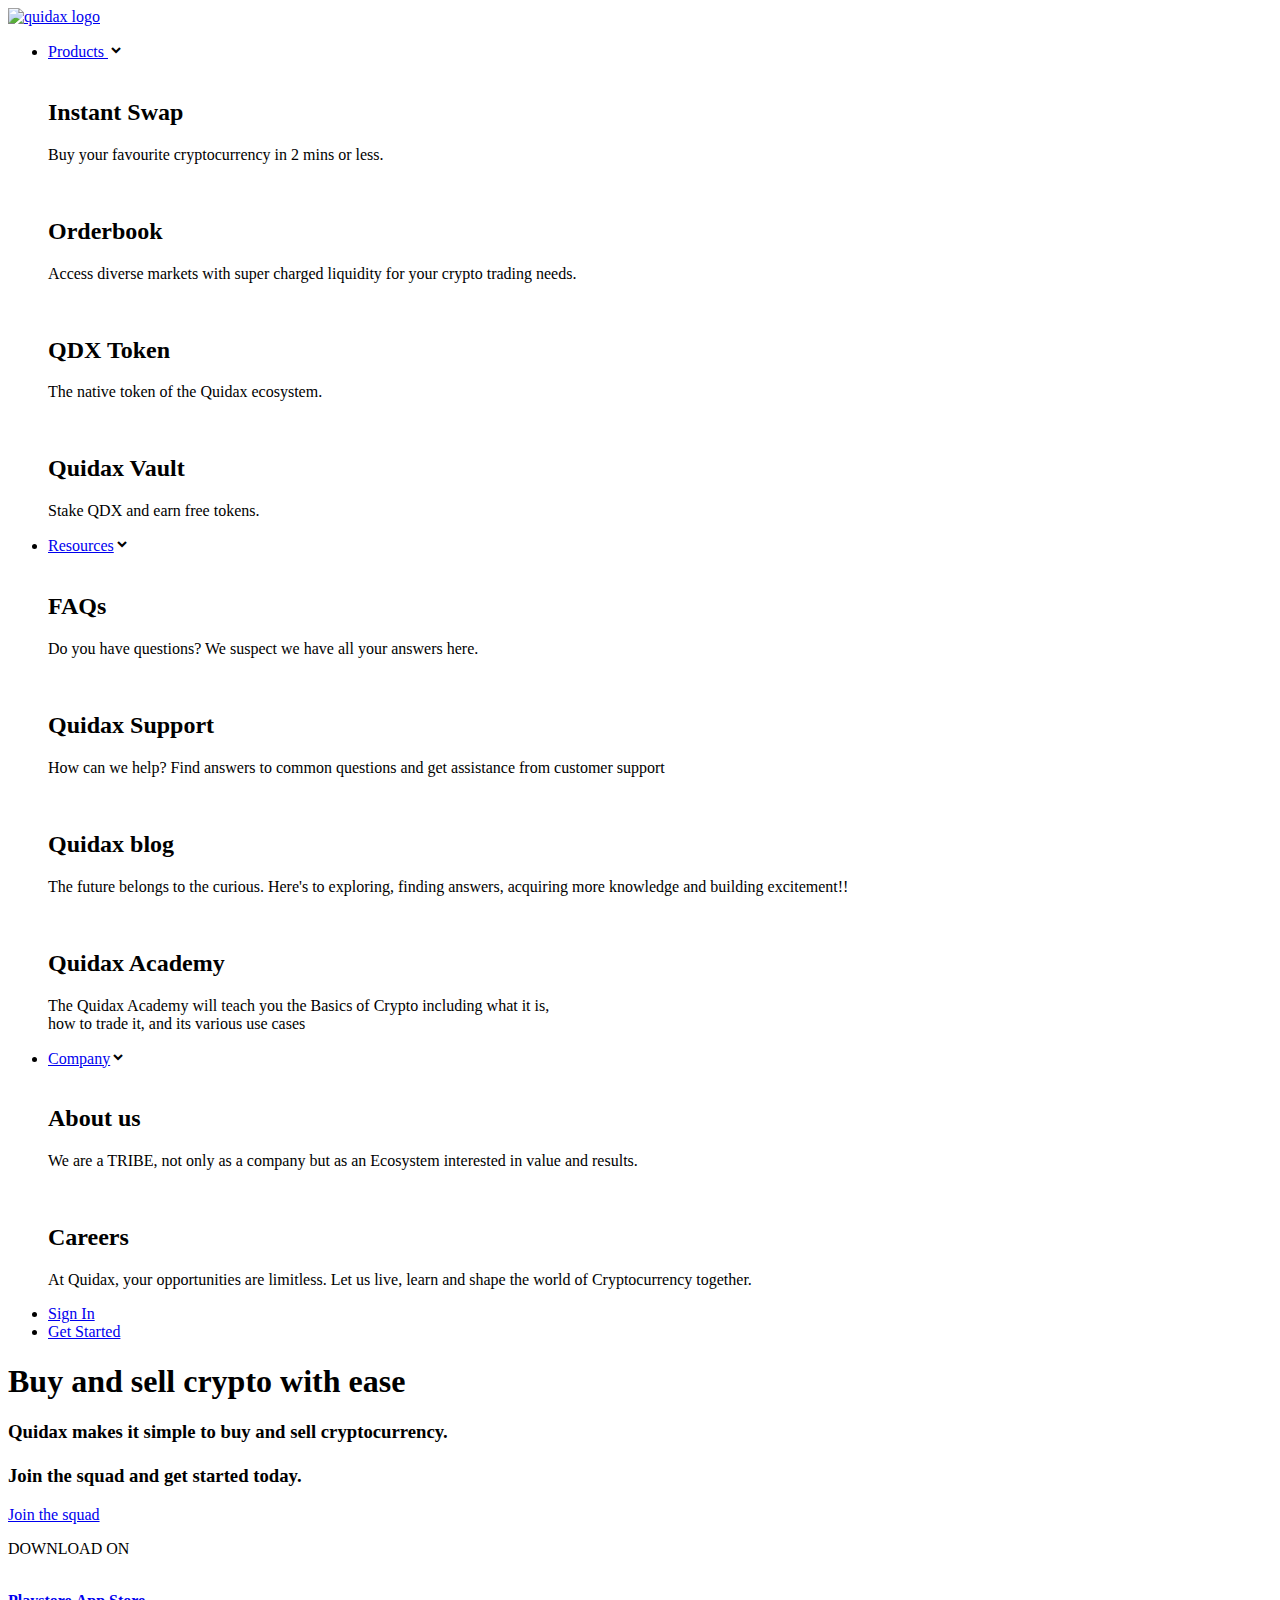
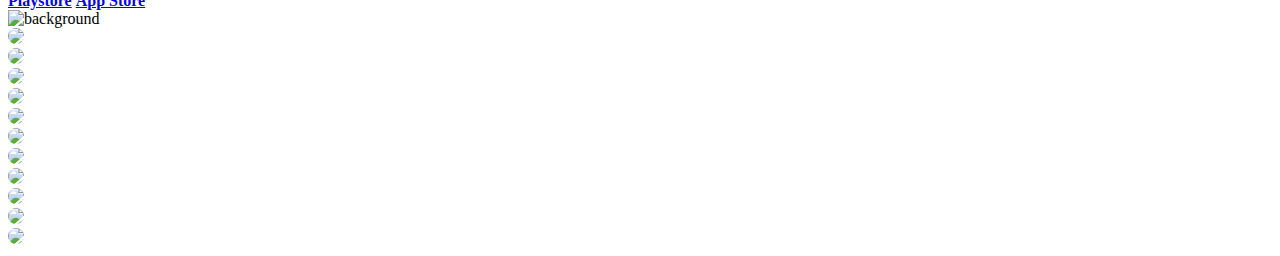
==== index.html @ e5c6fa1d "Add files via upload" ====
<!DOCTYPE html>
<html lang="en">
    <head>
        <link href="./styleplay.css" rel="stylesheet">
        <link href='https://unpkg.com/boxicons@2.1.2/css/boxicons.min.css' rel='stylesheet'>
        <title>Buy Bitcoin, Ethereum and other cryptocurrencies in Nigeria | Quidax
           
        </title>
    </head>
    <body>
    <header>

        <div class="navbar">
            <div class="logo">
                <a href="#"> 
                    <img src="https://nynm-quidax-strapi.s3.amazonaws.com/header_light_logo_a1a4850a86.svg" alt="quidax logo" />
                </a>
            </div>
            <div class="services">
                <ul class="prod">
                  <li id="product"><a href="#"> Products  </a><i class='bx bxs-chevron-down arrow htmlcss-arrow'></i>
                    <div class="dropdownContent productContent">
                
                  <div class="nav-card">
                    <img src="https://nynm-quidax-strapi.s3.amazonaws.com/instant_buy_and_sell_23aaac3231.svg" alt="" class="nav-image">
                    <h2>Instant Swap</h2>
                      <p> Buy your favourite cryptocurrency in 2 mins or less.</p>
                    </div>
                    <div class="nav-card">
                        <img src="https://nynm-quidax-strapi.s3.amazonaws.com/order_book_24761086da.svg" alt="" class="nav-image">
                   <h2>Orderbook</h2>
                    
                  <p>Access diverse markets with super charged liquidity for your crypto trading needs.</p>
                      </div>
                      <div class="nav-card">
                        <img src="https://nynm-quidax-strapi.s3.amazonaws.com/qdx_token_3f06b5ca79.svg" alt="" class="nav-image">
                  <h2>QDX Token</h2>
           
            <p>The native token of the Quidax ecosystem.</p>
          </div>
                  
                    
                  <div class="nav-card">
                    <img src="https://nynm-quidax-strapi.s3.amazonaws.com/qdx_vault_cbb0d5c83b.svg" alt="" class="nav-image">
                  <h2>Quidax Vault</h2>
               
                <p>Stake QDX and earn free tokens.</p>
                </div>
                   
                          </div>
                          <!-- <a href="#">See All Products</a> -->
                </li>
                <li id="resource"><a href="#">Resources</a><i class='bx bxs-chevron-down arrow htmlcss-arrow'></i>
        
        
        <div class="dropdownContent resourcesContent">
       
            
            <div class="nav-card">
                <img src="https://nynm-quidax-strapi.s3.amazonaws.com/fast_transactions_80982d9422.svg" alt="" class="nav-image">
          <h2>FAQs</h2>
          
            <p>Do you have questions? We suspect we have all your answers here.</p>
          </div>
          
            <div class="nav-card">
                <img src="https://nynm-quidax-strapi.s3.amazonaws.com/24_7_support_c33eba9e75.svg" alt="" class="nav-image">
          
            <h2>Quidax Support</h2>
        
          <p>How can we help? Find answers to common questions and get assistance from customer support</p>
          </div>
          
          <div class="nav-card">
            <img src="https://nynm-quidax-strapi.s3.amazonaws.com/blog_03a1e3ec0b.svg" alt="" class="nav-image">
          <h2>Quidax blog</h2>
          
            <p>The future belongs to the curious. Here's to exploring, finding answers, acquiring more knowledge and building excitement!!</p>
          </div>

            <div class="nav-card">
                <img src="https://nynm-quidax-strapi.s3.amazonaws.com/quidax_academy_323442afa4.svg" alt="" class="nav-image">
          <h2>Quidax Academy</h2>
        
        <p>The Quidax Academy will teach you the Basics of Crypto including what it is, 
          <br>
          how to trade it, and its various use cases</p>
        </div>
      </div> 
                </li>
                <li id="company"><a href="#">Company</a><i class='bx bxs-chevron-down arrow htmlcss-arrow'></i>
                  <div class="dropdownContent companyContent">
                  
                        <div class="nav-card">
                            <img src="https://nynm-quidax-strapi.s3.amazonaws.com/users_fd02c57a11.svg" alt="" class="nav-image">
                            <h2>About us</h2>
                 
                      <p>We are a TRIBE, not only as a company but as an Ecosystem interested in value and results.</p>
                      </div>
                      <div class="nav-card">
                        <img src="https://nynm-quidax-strapi.s3.amazonaws.com/careers_c61ea29781.svg" alt="" class="nav-image">
                      
                      <h2>Careers</h2>
                      
                        <p>At Quidax, your opportunities are limitless. Let us live, learn and shape the world of Cryptocurrency together.</p>
                      </div>
                              </div>
                   
                            </li>
                          </ul>
                    
                        </div>
                        <div class="login">
                            <ul>
                                <li><a id="signin" href="https://app.quidax.com/signin">Sign In</a></li>
                                <li><a id="get" href="https://app.quidax.com/signup">Get Started</a></li>
                            </ul>
                        </div>
                     
                        </div>
                        
                    </div>
                </header>
                
                    <div class="maincontent">
                        <div class="bigtext">
                            <h1>Buy and sell crypto with ease</h1>
                            <h3>Quidax makes it simple to buy and sell cryptocurrency.<br><br> Join the squad and get started today.</h3>
                            <p><a id="join" href="https://app.quidax.com/signup" >Join the squad</a></p>
                            <div class="download">
                                <p>DOWNLOAD ON</p> <br>
                                <a href="https://play.google.com/store/apps/details?id=com.quidax.lite" class="dld"><strong>Playstore</strong></a> <a href="https://apps.apple.com/ng/app/quidax-buy-sell-bitcoin/id1603997707" class="dld"><strong>App Store</strong></a>
                             
                            </div>
                        </div>
                        <div class="image">
                            <img height="500 px" src="https://nynm-quidax-strapi.s3.amazonaws.com/hero_img_f92d0f01cd.png" alt="background">
            
                            
                                
                                </div>
                             
                        </div>
                      
                        </div>
                        <div class="slider-container">
                            <div class="slider">
                              <div class="slides">
                                <div id="slides__1" class="slide">
                                    <img src="https://nynm-quidax-strapi.s3.amazonaws.com/WEBCARD_1_f281a5da7e.jpg" height="200px" style="border-radius: 10px"/>
                                  <a class="slide__prev" href="#slides__11" title="Next"></a>
                                  <a class="slide__next" href="#slides__2" title="Next"></a>
                                </div>
                                <div id="slides__2" class="slide">
                                    <img src="https://nynm-quidax-strapi.s3.amazonaws.com/Bisola_Web_Cards_2_448b8caa98.jpg" height="200px" style="border-radius: 10px"/>
                                  <a class="slide__prev" href="#slides__1" title="Prev"></a>
                                  <a class="slide__next" href="#slides__3" title="Next"></a>
                                </div>
                                <div id="slides__3" class="slide">
                                  <img src="https://nynm-quidax-strapi.s3.amazonaws.com/Buy_and_Sell_With_USDT_db7f1d7089.jpeg" height="200px" style="border-radius: 10px"/>
                                  <a class="slide__prev" href="#slides__2" title="Prev"></a>
                                  <a class="slide__next" href="#slides__4" title="Next"></a>
                                </div>
                                <div id="slides__4" class="slide">
                                  <img src="https://nynm-quidax-strapi.s3.amazonaws.com/New_Mobile_App_b205e30f17.jpeg" height="200px" style="border-radius: 10px"/>
                                  <a class="slide__prev" href="#slides__3" title="Prev"></a>
                                  <a class="slide__next" href="#slides__5" title="Prev"></a>
                                </div>
                                <div id="slides__5" class="slide">
                                    <img src="https://nynm-quidax-strapi.s3.amazonaws.com/QDX_Vault_95583d6936.jpeg" height="200px" style="border-radius: 10px"/>
                                    <a class="slide__prev" href="#slides__4" title="Next"></a>
                                    <a class="slide__next" href="#slides__6" title="Next"></a>
                                  </div>
                                  <div id="slides__6" class="slide">
                                    <img src="https://nynm-quidax-strapi.s3.amazonaws.com/Safemoon_v2_Coming_94eba6f10e.jpeg" height="200px" style="border-radius: 10px"/>
                                    <a class="slide__prev" href="#slides__5" title="Prev"></a>
                                    <a class="slide__next" href="#slides__7" title="Next"></a>
                                  </div>
                                  <div id="slides__7" class="slide">
                                    <img src="https://nynm-quidax-strapi.s3.amazonaws.com/Fregz_Webcard_1e249678fd.jpeg" height="200px" style="border-radius: 10px" />
                                    <a class="slide__prev" href="#slides__6" title="Next"></a>
                                    <a class="slide__next" href="#slides__8" title="Next"></a>
                                  </div>
                                  <div id="slides__8" class="slide">
                                    <img src="https://nynm-quidax-strapi.s3.amazonaws.com/Don_Jazzy_Web_Card_699154ef98.jpeg" height="200px" style="border-radius: 10px" />
                                    <a class="slide__prev" href="#slides__7" title="Prev"></a>
                                    <a class="slide__next" href="#slides__9" title="Next"></a>
                                  </div><div id="slides__9" class="slide">
                                   <img src="https://nynm-quidax-strapi.s3.amazonaws.com/Timini_Webcard_62498cd8ee.jpeg" height="200px" style="border-radius: 10px"/>
                                    <a class="slide__prev" href="#slides__8" title="Next"></a>
                                    <a class="slide__next" href="#slides__10" title="Next"></a>
                                  </div>
                                  <div id="slides__10" class="slide">
                                    <img src="https://nynm-quidax-strapi.s3.amazonaws.com/MI_Webcard_d613e1a49e.jpeg"height="200px" style="border-radius: 10px"/>
                                    <a class="slide__prev" href="#slides__9" title="Prev"></a>
                                    <a class="slide__next" href="#slides__11" title="Next"></a>
                                  </div><div id="slides__11" class="slide">
                                    <img src="https://nynm-quidax-strapi.s3.amazonaws.com/Diane_Web_Card_6ce3046fc1.jpeg"height="200px" style="border-radius: 10px"/>
                                    <a class="slide__prev" href="#slides__10" title="Next"></a>
                                    <a class="slide__next" href="#slides__1" title="Next"></a>
                                  </div>
                                 
                              </div>
                              <div class="slider__nav">
                                <a class="slider__navlink" href="#slides__1"></a>
                                <a class="slider__navlink" href="#slides__2"></a>
                                <a class="slider__navlink" href="#slides__3"></a>
                                <a class="slider__navlink" href="#slides__4"></a>
                                <a class="slider__navlink" href="#slides__5"></a>
                                <a class="slider__navlink" href="#slides__6"></a>
                                <a class="slider__navlink" href="#slides__7"></a>
                                <a class="slider__navlink" href="#slides__8"></a>
                                <a class="slider__navlink" href="#slides__9"></a>
                                <a class="slider__navlink" href="#slides__10"></a>
                                <a class="slider__navlink" href="#slides__11"></a>
                              </div>
                            </div>
                          </div>
                          
                         
                        </body>

                        </html>
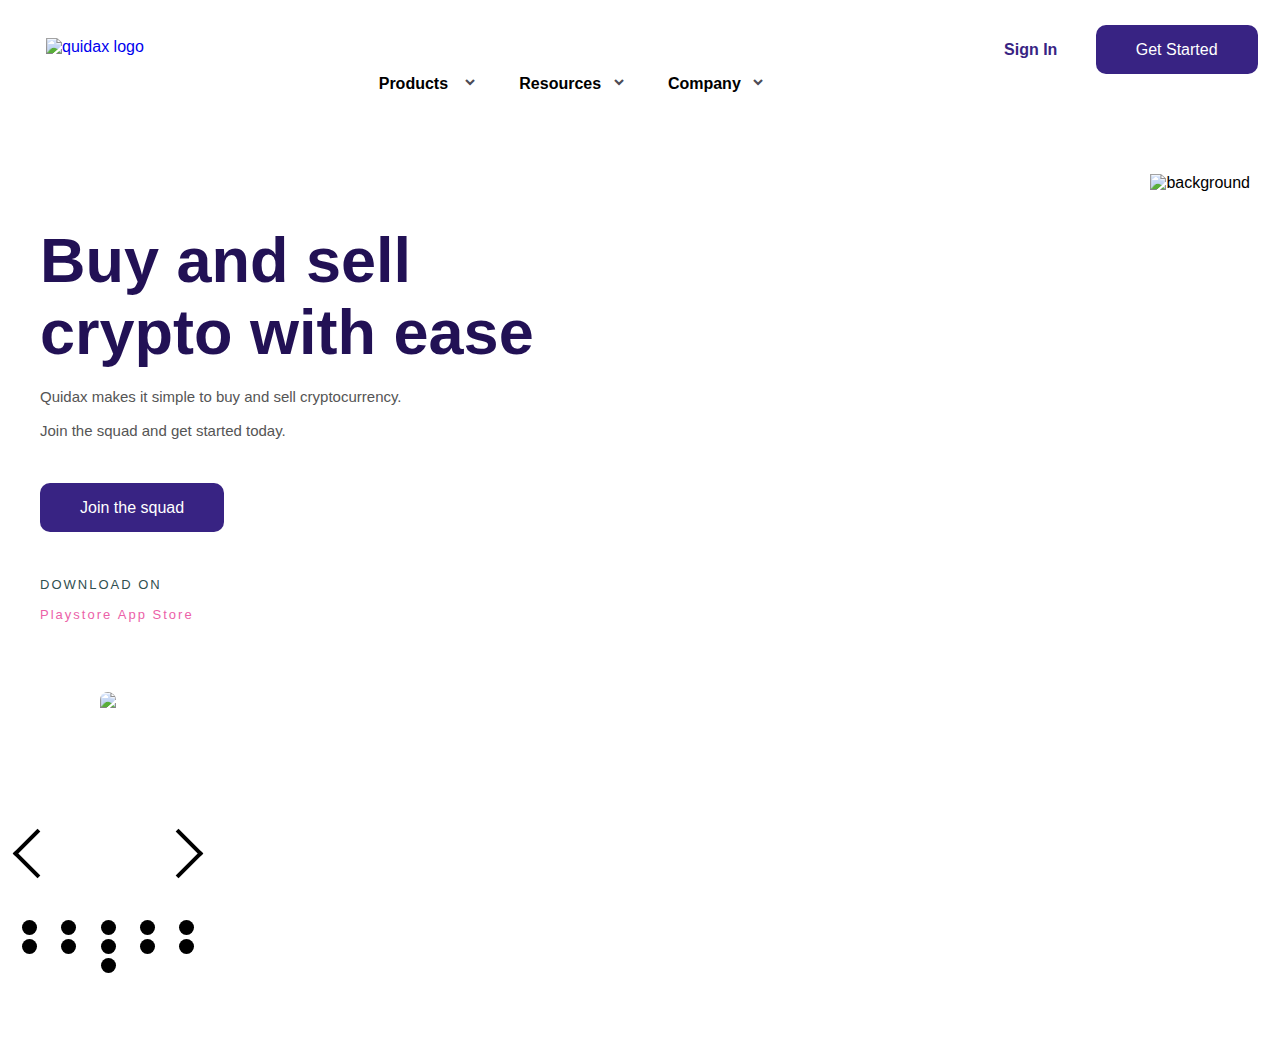
==== commit c085366a: "update index.html" ====
--- a/index.html
+++ b/index.html
@@ -1,7 +1,7 @@
 <!DOCTYPE html>
 <html lang="en">
     <head>
-        <link href="./styleplay.css" rel="stylesheet">
+        <link href="style.css" rel="stylesheet">
         <link href='https://unpkg.com/boxicons@2.1.2/css/boxicons.min.css' rel='stylesheet'>
         <title>Buy Bitcoin, Ethereum and other cryptocurrencies in Nigeria | Quidax
            
--- a/style.css
+++ b/style.css
@@ -0,0 +1,318 @@
+
+@import url(//db.onlinewebfonts.com/c/9b06ae83a4412168ed194a8ed31218c2?family=Mabry+Pro+Medium);
+@font-face {
+  font-family: "Mabry Pro Medium";
+  src: url("//db.onlinewebfonts.com/t/9b06ae83a4412168ed194a8ed31218c2.eot");
+}
+* {
+  padding: 0;
+  margin: 0;
+  box-sizing: border-box;
+  text-decoration: none;
+  font-family: "Mabry Pro Medium", sans-serif;
+}
+
+header {
+  position: sticky;
+  width: 100%;
+  padding-top: 2px;
+  z-index: 1;
+  background-color: white;
+  top: 0px;
+  left: 0px;
+  margin-top: 20px;
+}
+
+.navbar {
+  display: flex;
+  justify-content: space-between;
+  margin: 1rem;
+}
+.services ul,
+.login ul {
+  display: flex;
+  list-style: none;
+  margin-top: 0.2rem;
+}
+.navbar div ul li a {
+  margin: 0.4rem;
+}
+.services ul li a {
+  color: #555;
+  font-weight: bold;
+}
+.services ul li a:hover {
+  color: rgb(236, 97, 168);
+}
+.services ul li {
+  margin: 1rem;
+}
+#signin {
+  color: #382383;
+  margin-right: 2rem;
+  font-weight: bold;
+}
+#get {
+  background-color: #382383;
+  color: white;
+  border-radius: 10px;
+  padding: 1rem 2.5rem;
+}
+.navbar .logo {
+  margin-left: 30px;
+}
+
+.maincontent {
+  display: flex;
+  justify-content: space-between;
+  margin-left: 20px;
+  margin: 70px 30px;
+  margin-top: 50px;
+}
+.bigtext {
+  width: 500px;
+  margin-top: 50px;
+  margin-left: 10px;
+}
+.bigtext h1 {
+  font-size: 63px;
+  font-family: "Franklin Gothic Medium", "Arial Narrow", Arial, sans-serif;
+  color: #215;
+  font-weight: 800;
+}
+.bigtext h3 {
+  color: #555;
+  font-size: 15px;
+  font-weight: 450;
+}
+#join {
+  background-color: #382383;
+  color: white;
+  border-radius: 10px;
+  padding: 1rem 2.5rem;
+}
+.bigtext h3 {
+  margin-top: 20px;
+}
+.bigtext p {
+  margin-top: 60px;
+}
+#get:hover {
+  background-color: rgb(99, 216, 147);
+}
+#join:hover {
+  background-color: rgb(99, 216, 147);
+}
+
+.services {
+  display: relative;
+}
+.dropdownContent {
+  padding-top:4rem;
+  display: none;
+  background-color: white;
+  right: 20px;
+  position: absolute;
+  justify-content: space-evenly;
+  top: 73px;
+  left: 0px;
+  width: 100%;
+}
+
+.dropdownContent h2 {
+  color: #382383;
+  font-size: 30px;
+  padding: 3px;
+  padding-bottom: 10px;
+}
+.dropdownContent p{
+  color: #55535E;
+}
+.dropdownContent .nav-card img{
+  margin-left: .5rem ;
+}
+
+#resource:hover .dropdownContent,
+#company:hover .dropdownContent,
+#product:hover .dropdownContent {
+  display: flex;
+}
+.productContent div,
+.resourcesContent div,
+.companyContent div {
+  margin: 20px;
+  width: 20vw;
+  text-align: left;
+}
+.productContent {
+  padding-bottom: 10px;
+}
+.companyContent {
+  justify-content: flex-start;
+  padding-left: 3rem;
+}
+
+.services ul li a {
+  color: black;
+  padding-bottom: 25px;
+}
+
+.nav-image {
+  width: 27px;
+  height: 28px;
+}
+
+.download {
+  letter-spacing: 2px;
+  font-weight: lighter;
+  font-size: small;
+  color: darkslategray;
+}
+.download a {
+  color: rgb(236, 97, 168);
+}
+
+header .navbar .services .prod .arrow {
+    height: 100%;
+    width: 22px;
+    line-height: 51px;
+    text-align: center;
+    color: rgb(76,74,85);
+    transition: all 0.3s ease;
+
+}
+.navbar .services .prod  li:hover .htmlcss-arrow {
+    transform: rotate(180deg);
+}
+
+
+.slider-container {
+  background-color: white;
+ width:max-content;
+  display: block;
+  align-items: stretch;
+  justify-content:flex-end;
+  height: 100%;
+}
+
+.slider {
+  width: 100%;
+  max-width: 1600px;
+  height: 200px;
+  margin: 10px;
+ border-image: space;
+  border-radius: 20px;
+  overflow:hidden;
+  position: relative;
+  border-radius: 10px;
+  padding-bottom: 300px;
+  margin-bottom: 60px ;
+}
+.slides.img{
+    padding-bottom: 50px;
+}
+.slides {
+  display: flex;
+  overflow-x: scroll;
+  position: relative;
+  scroll-behavior: smooth;
+  scroll-snap-type: x mandatory;
+  border-radius: 20px;
+  
+}
+
+.slide:nth-of-type(even) {
+  background-color: white;
+}
+
+.slide {
+  display: flex;
+  justify-content: center;
+  align-items: center;
+  flex-shrink: 0;
+  width: 100%;
+  height: 200px;
+  scroll-snap-align: center;
+  margin-right: 0px;
+  box-sizing: border-box;
+  background: white;
+  transform-origin: center center;
+  transform: scale(1);
+  overflow: hidden;
+  
+}
+
+.slide__text {
+  font-size: 40px;
+  font-weight: bold;
+  font-family: sans-serif;
+}
+
+.slide a {
+  background: none;
+  border: none;
+}
+
+a.slide__prev,
+.slider::before {
+  transform: rotate(135deg);
+  -webkit-transform: rotate(135deg);
+  left: 5%;
+}
+
+a.slide__next,
+.slider::after {
+  transform: rotate(-45deg);
+  -webkit-transform: rotate(-45deg);
+  right: 5%;
+}
+
+.slider::before,
+.slider::after,
+.slide__prev,
+.slide__next {
+  position: absolute;
+  top: 48%;
+  width: 35px;
+  height: 35px;
+  border: solid black;
+  border-width: 0 4px 4px 0;
+  padding: 3px;
+  box-sizing: border-box;
+  
+}
+
+.slider::before,
+.slider::after {
+  content: "";
+  z-index: 1;
+  background: none;
+  pointer-events: none;
+}
+
+.slider__nav {
+  box-sizing: border-box;
+  position: absolute;
+  bottom: 5%;
+  left: 50%;
+  width: 200px;
+  margin-left: -100px;
+  text-align: center;
+}
+
+.slider__navlink {
+  display: inline-block;
+  height: 15px;
+  width: 15px;
+  border-radius: 50%;
+  background-color: black;
+  margin: 0 10px 0 10px;
+}
+
+
+
+
+
+
+
+
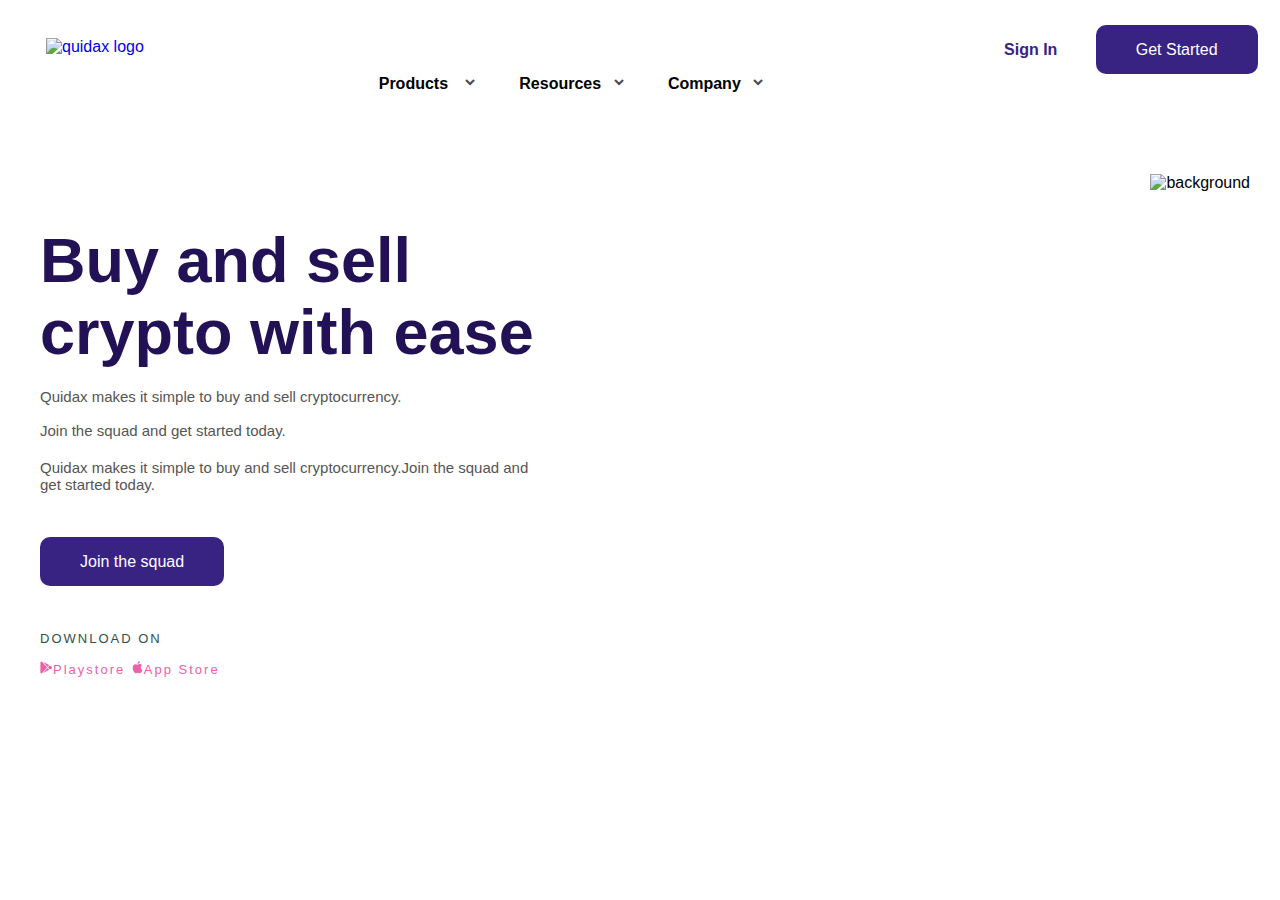
==== commit f63b1cd1: "Update index.html" ====
--- a/index.html
+++ b/index.html
@@ -1,7 +1,10 @@
 <!DOCTYPE html>
 <html lang="en">
+  <meta charset="UTF-8">
+    <meta http-equiv="X-UA-Compatible" content="IE=edge">
+    <meta name="viewport" content="width=device-width, initial-scale=1.0">
     <head>
-        <link href="style.css" rel="stylesheet">
+        <link href="./style.css" rel="stylesheet">
         <link href='https://unpkg.com/boxicons@2.1.2/css/boxicons.min.css' rel='stylesheet'>
         <title>Buy Bitcoin, Ethereum and other cryptocurrencies in Nigeria | Quidax
            
@@ -126,10 +129,11 @@
                         <div class="bigtext">
                             <h1>Buy and sell crypto with ease</h1>
                             <h3>Quidax makes it simple to buy and sell cryptocurrency.<br><br> Join the squad and get started today.</h3>
+                            <h3 id="crypt">Quidax makes it simple to buy and sell cryptocurrency.Join the squad and get started today.</h3>
                             <p><a id="join" href="https://app.quidax.com/signup" >Join the squad</a></p>
                             <div class="download">
                                 <p>DOWNLOAD ON</p> <br>
-                                <a href="https://play.google.com/store/apps/details?id=com.quidax.lite" class="dld"><strong>Playstore</strong></a> <a href="https://apps.apple.com/ng/app/quidax-buy-sell-bitcoin/id1603997707" class="dld"><strong>App Store</strong></a>
+                                <a href="https://play.google.com/store/apps/details?id=com.quidax.lite" class="dld"><svg width="1em" height="1em" color: viewBox="0 0 16 17" fill="currentColor" xmlns="http://www.w3.org/2000/svg" aria-hidden="true"><path d="M14.129 6.847l-1.91-1.035-2.302 2.65 2.346 2.703 1.865-1.01c.779-.42 1.206-1.01 1.206-1.655s-.426-1.231-1.205-1.653zM1.753 16.5l6.986-8.039L1.842.511C1.82.508 1.797.5 1.775.5.713.5 0 1.308 0 2.513V14.49c.002 1.194.706 1.998 1.753 2.01zM11.416 5.38l-7.86-4.253L9.33 7.782l2.087-2.401zM9.328 9.139l-5.925 6.819 8.058-4.36-2.133-2.46z"></path></svg><strong>Playstore</strong></a> <a href="https://apps.apple.com/ng/app/quidax-buy-sell-bitcoin/id1603997707" class="dld"> <svg width="1em" height="1em" viewBox="0 0 12 14" fill="currentColor" xmlns="http://www.w3.org/2000/svg" aria-hidden="true"><path d="M7.919 2.277c.395-.483.685-1.133.685-1.801 0-.088-.008-.185-.026-.255-.65.026-1.432.43-1.898.975-.36.422-.703 1.081-.703 1.75 0 .096.017.193.026.228a.907.907 0 00.176.017c.58 0 1.31-.386 1.74-.914zm.457 1.055c-.967 0-1.758.589-2.268.589-.536 0-1.239-.554-2.091-.554C2.417 3.367.79 4.694.79 7.19c0 1.565.598 3.208 1.345 4.272.633.896 1.195 1.635 1.995 1.635s1.151-.528 2.136-.528c1.002 0 1.23.51 2.109.51.87 0 1.45-.8 2.004-1.582a6.79 6.79 0 00.879-1.828c-.053-.018-1.723-.694-1.723-2.61 0-1.653 1.319-2.391 1.389-2.444-.862-1.248-2.18-1.283-2.549-1.283z"></path></svg><strong>App Store</strong></a>
                              
                             </div>
                         </div>
@@ -142,80 +146,7 @@
                              
                         </div>
                       
-                        </div>
-                        <div class="slider-container">
-                            <div class="slider">
-                              <div class="slides">
-                                <div id="slides__1" class="slide">
-                                    <img src="https://nynm-quidax-strapi.s3.amazonaws.com/WEBCARD_1_f281a5da7e.jpg" height="200px" style="border-radius: 10px"/>
-                                  <a class="slide__prev" href="#slides__11" title="Next"></a>
-                                  <a class="slide__next" href="#slides__2" title="Next"></a>
-                                </div>
-                                <div id="slides__2" class="slide">
-                                    <img src="https://nynm-quidax-strapi.s3.amazonaws.com/Bisola_Web_Cards_2_448b8caa98.jpg" height="200px" style="border-radius: 10px"/>
-                                  <a class="slide__prev" href="#slides__1" title="Prev"></a>
-                                  <a class="slide__next" href="#slides__3" title="Next"></a>
-                                </div>
-                                <div id="slides__3" class="slide">
-                                  <img src="https://nynm-quidax-strapi.s3.amazonaws.com/Buy_and_Sell_With_USDT_db7f1d7089.jpeg" height="200px" style="border-radius: 10px"/>
-                                  <a class="slide__prev" href="#slides__2" title="Prev"></a>
-                                  <a class="slide__next" href="#slides__4" title="Next"></a>
-                                </div>
-                                <div id="slides__4" class="slide">
-                                  <img src="https://nynm-quidax-strapi.s3.amazonaws.com/New_Mobile_App_b205e30f17.jpeg" height="200px" style="border-radius: 10px"/>
-                                  <a class="slide__prev" href="#slides__3" title="Prev"></a>
-                                  <a class="slide__next" href="#slides__5" title="Prev"></a>
-                                </div>
-                                <div id="slides__5" class="slide">
-                                    <img src="https://nynm-quidax-strapi.s3.amazonaws.com/QDX_Vault_95583d6936.jpeg" height="200px" style="border-radius: 10px"/>
-                                    <a class="slide__prev" href="#slides__4" title="Next"></a>
-                                    <a class="slide__next" href="#slides__6" title="Next"></a>
-                                  </div>
-                                  <div id="slides__6" class="slide">
-                                    <img src="https://nynm-quidax-strapi.s3.amazonaws.com/Safemoon_v2_Coming_94eba6f10e.jpeg" height="200px" style="border-radius: 10px"/>
-                                    <a class="slide__prev" href="#slides__5" title="Prev"></a>
-                                    <a class="slide__next" href="#slides__7" title="Next"></a>
-                                  </div>
-                                  <div id="slides__7" class="slide">
-                                    <img src="https://nynm-quidax-strapi.s3.amazonaws.com/Fregz_Webcard_1e249678fd.jpeg" height="200px" style="border-radius: 10px" />
-                                    <a class="slide__prev" href="#slides__6" title="Next"></a>
-                                    <a class="slide__next" href="#slides__8" title="Next"></a>
-                                  </div>
-                                  <div id="slides__8" class="slide">
-                                    <img src="https://nynm-quidax-strapi.s3.amazonaws.com/Don_Jazzy_Web_Card_699154ef98.jpeg" height="200px" style="border-radius: 10px" />
-                                    <a class="slide__prev" href="#slides__7" title="Prev"></a>
-                                    <a class="slide__next" href="#slides__9" title="Next"></a>
-                                  </div><div id="slides__9" class="slide">
-                                   <img src="https://nynm-quidax-strapi.s3.amazonaws.com/Timini_Webcard_62498cd8ee.jpeg" height="200px" style="border-radius: 10px"/>
-                                    <a class="slide__prev" href="#slides__8" title="Next"></a>
-                                    <a class="slide__next" href="#slides__10" title="Next"></a>
-                                  </div>
-                                  <div id="slides__10" class="slide">
-                                    <img src="https://nynm-quidax-strapi.s3.amazonaws.com/MI_Webcard_d613e1a49e.jpeg"height="200px" style="border-radius: 10px"/>
-                                    <a class="slide__prev" href="#slides__9" title="Prev"></a>
-                                    <a class="slide__next" href="#slides__11" title="Next"></a>
-                                  </div><div id="slides__11" class="slide">
-                                    <img src="https://nynm-quidax-strapi.s3.amazonaws.com/Diane_Web_Card_6ce3046fc1.jpeg"height="200px" style="border-radius: 10px"/>
-                                    <a class="slide__prev" href="#slides__10" title="Next"></a>
-                                    <a class="slide__next" href="#slides__1" title="Next"></a>
-                                  </div>
-                                 
-                              </div>
-                              <div class="slider__nav">
-                                <a class="slider__navlink" href="#slides__1"></a>
-                                <a class="slider__navlink" href="#slides__2"></a>
-                                <a class="slider__navlink" href="#slides__3"></a>
-                                <a class="slider__navlink" href="#slides__4"></a>
-                                <a class="slider__navlink" href="#slides__5"></a>
-                                <a class="slider__navlink" href="#slides__6"></a>
-                                <a class="slider__navlink" href="#slides__7"></a>
-                                <a class="slider__navlink" href="#slides__8"></a>
-                                <a class="slider__navlink" href="#slides__9"></a>
-                                <a class="slider__navlink" href="#slides__10"></a>
-                                <a class="slider__navlink" href="#slides__11"></a>
-                              </div>
-                            </div>
-                          </div>
+                   
                           
                          
                         </body>
